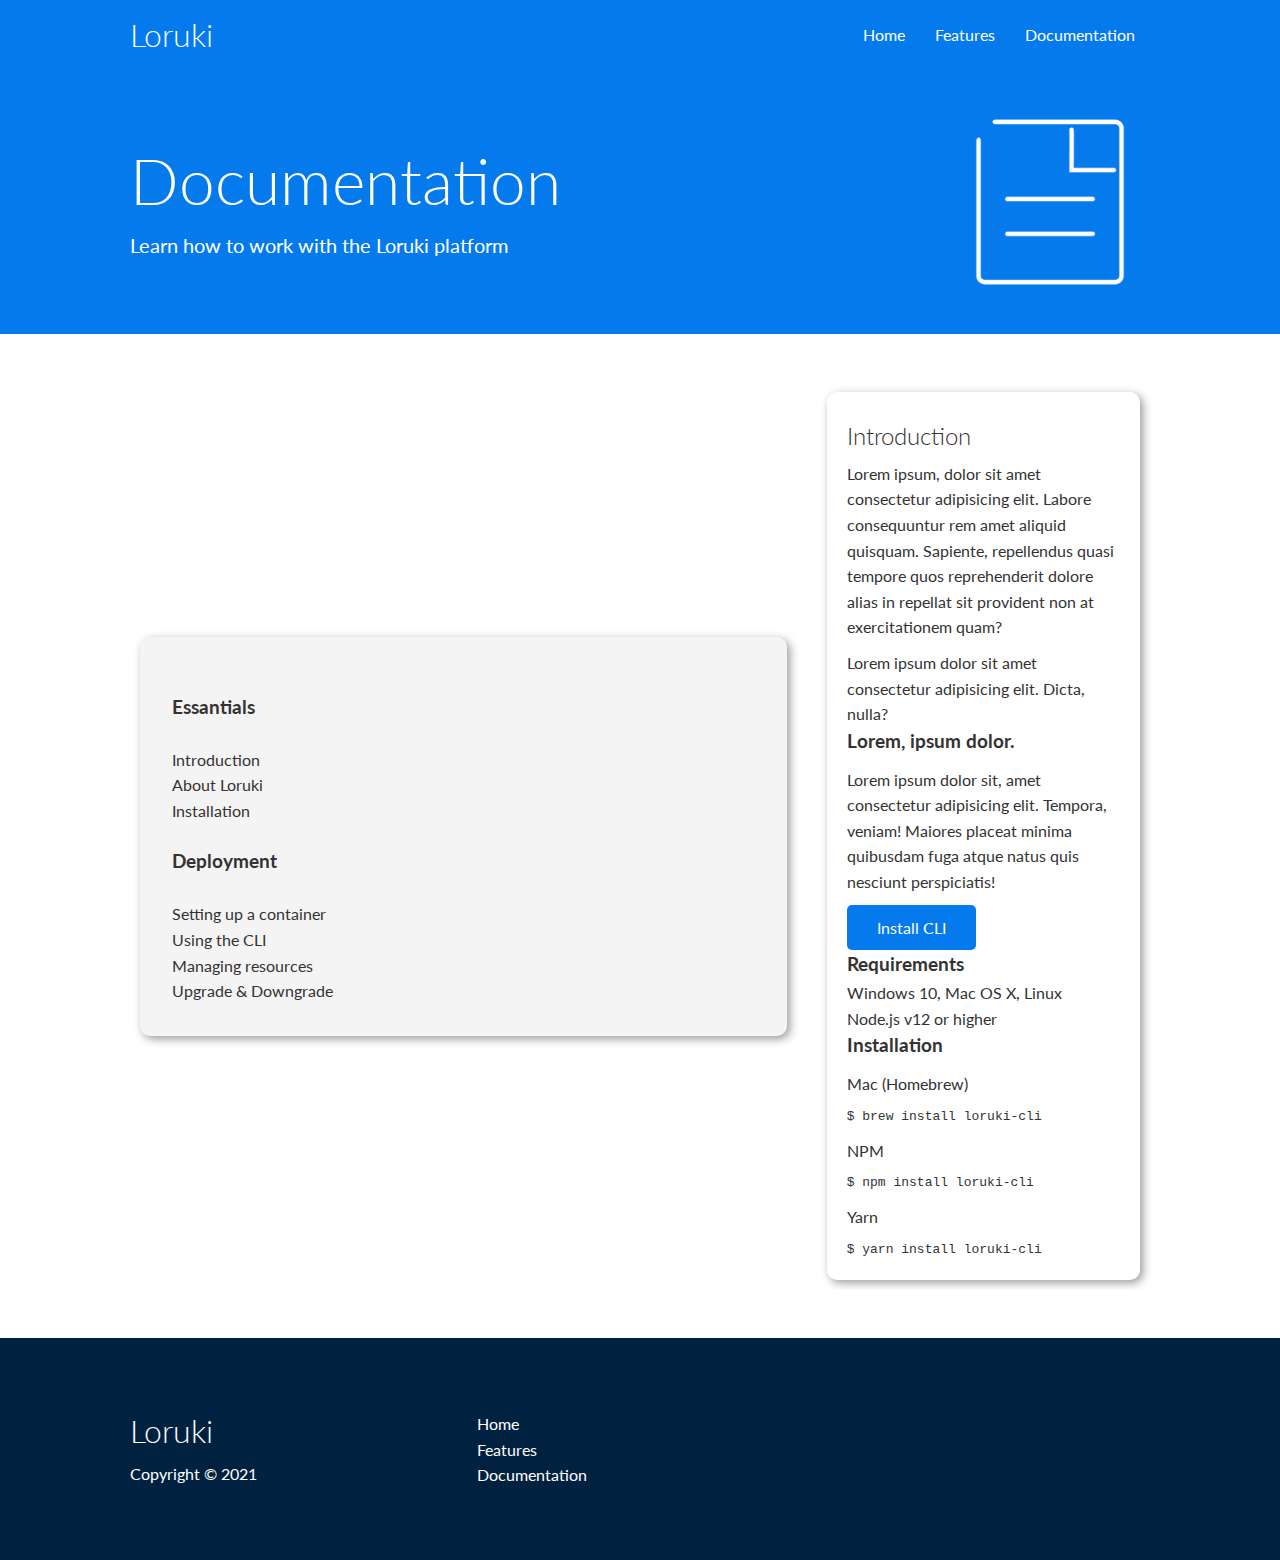
==== docs.html @ e436d601 "Docs html updated" ====
<!DOCTYPE html>
<html lang="en">
  <head>
    <meta charset="UTF-8" />
    <meta http-equiv="X-UA-Compatible" content="IE=edge" />
    <meta name="viewport" content="width=device-width, initial-scale=1.0" />
    <link
      rel="stylesheet"
      href="https://cdnjs.cloudflare.com/ajax/libs/font-awesome/5.15.2/css/all.min.css"
      integrity="sha512-HK5fgLBL+xu6dm/Ii3z4xhlSUyZgTT9tuc/hSrtw6uzJOvgRr2a9jyxxT1ely+B+xFAmJKVSTbpM/CuL7qxO8w=="
      crossorigin="anonymous"
    />
    <link rel="stylesheet" href="css/style.css" />
    <link rel="stylesheet" href="css/utilities.css" />
    <link rel="shortcut icon" type="image/x-icon" href="favicon.ico?" />
    <title>Loruki | Cloud Hosting For Everyone</title>
  </head>
  <body>
    <!-- Navbar -->
    <div class="navbar">
      <div class="container flex">
        <h1 class="logo">Loruki</h1>
        <nav>
          <ul>
            <li><a href="index.html">Home</a></li>
            <li><a href="features.html">Features</a></li>
            <li><a href="docs.html">Documentation</a></li>
          </ul>
        </nav>
      </div>
    </div>

    <!-- Head -->
    <section class="docs-head background-primary paddingY-3">
      <div class="container grid">
        <div>
          <h1 class="extralarge-font">Documentation</h1>
          <p class="lead-font">Learn how to work with the Loruki platform</p>
        </div>
        <img src="/images/docs.png" alt="" />
      </div>
    </section>

    <!-- Docs Main -->
    <section class="docs-main marginY-4">
      <div class="container grid">
        <div class="card background-light padding-3">
          <h3 class="marginY-2">Essantials</h3>
          <nav>
            <ul>
              <li><a href="#">Introduction</a></li>
              <li><a href="#">About Loruki</a></li>
              <li><a href="#">Installation</a></li>
            </ul>
          </nav>

          <h3 class="marginY-2">Deployment</h3>
          <nav>
            <ul>
              <li><a href="#">Setting up a container</a></li>
              <li><a href="#">Using the CLI</a></li>
              <li><a href="#">Managing resources</a></li>
              <li><a href="#">Upgrade & Downgrade</a></li>
            </ul>
          </nav>
        </div>
        <div class="card">
          <h2>Introduction</h2>
          <p>
            Lorem ipsum, dolor sit amet consectetur adipisicing elit. Labore
            consequuntur rem amet aliquid quisquam. Sapiente, repellendus quasi
            tempore quos reprehenderit dolore alias in repellat sit provident
            non at exercitationem quam?
          </p>
          <div class="alert alert-success">
            <i class="fas fa-info"></i>Lorem ipsum dolor sit amet consectetur
            adipisicing elit. Dicta, nulla?
          </div>

          <h3>Lorem, ipsum dolor.</h3>
          <p>
            Lorem ipsum dolor sit, amet consectetur adipisicing elit. Tempora,
            veniam! Maiores placeat minima quibusdam fuga atque natus quis
            nesciunt perspiciatis!
          </p>
          <a href="#" class="button button-primary">Install CLI</a>

          <h3>Requirements</h3>
          <ul>
            <li>Windows 10, Mac OS X, Linux</li>
            <li>Node.js v12 or higher</li>
          </ul>

          <h3>Installation</h3>
          <p>Mac (Homebrew)</p>
          <pre><code>$ brew install loruki-cli</code></pre>
          <p>NPM</p>
          <pre><code>$ npm install loruki-cli</code></pre>
          <p>Yarn</p>
          <pre><code>$ yarn install loruki-cli</code></pre>
        </div>
      </div>
    </section>

    <!-- Footer -->
    <footer class="footer background-dark paddingY-5">
      <div class="container grid grid-3">
        <div>
          <h1>Loruki</h1>
          <p>Copyright &copy; 2021</p>
        </div>
        <nav>
          <ul>
            <li><a href="index.html">Home</a></li>
            <li><a href="features.html">Features</a></li>
            <li><a href="docs.html">Documentation</a></li>
          </ul>
        </nav>
        <div class="social">
          <a href="#"><i class="fab fa-github fa-2x"></i></a>
          <a href="#"><i class="fab fa-facebook fa-2x"></i></a>
          <a href="#"><i class="fab fa-instagram fa-2x"></i></a>
          <a href="#"><i class="fab fa-twitter fa-2x"></i></a>
        </div>
      </div>
    </footer>
  </body>
</html>
---- css/style.css ----
@import url("https://fonts.googleapis.com/css2?family=Lato:wght@300&display=swap");

:root {
  --primary-color: #047aed;
  --secondary-color: #1c3fa8;
  --dark-color: #002240;
  --light-color: #f4f4f4;
}
* {
  box-sizing: border-box;
  padding: 0;
  margin: 0;
}

body {
  font-family: "Lato", sans-serif;
  color: #333;
  line-height: 1.6;
}

ul {
  list-style-type: none;
}

a {
  text-decoration: none;
  color: #333;
}

h1,
h2 {
  font-weight: 300;
  line-height: 1.2;
  margin: 10px 0;
}

p {
  margin: 10px 0;
}

img {
  width: 100%;
}

/* Navbar Styles */

.navbar {
  background-color: var(--primary-color);
  color: #fff;
  height: 70px;
}

.navbar ul {
  display: flex;
}

.navbar a {
  color: #fff;
  padding: 0;
  margin: 0 15px;
}

.navbar a:hover,
.navbar a:focus {
  /* text-decoration: none; */
  outline: none;
  border-bottom: 2px solid #fff;
}

.navbar .flex {
  justify-content: space-between;
}

/* Showcase */

.showcase {
  height: 400px;
  background-color: var(--primary-color);
  color: #fff;
  position: relative;
}

.showcase h1 {
  font-size: 40px;
}

.showcase p {
  margin: 20px 0;
}

.showcase .grid {
  grid-template-columns: 55% 45%;
  gap: 30px;
  overflow: visible;
}

.showcase-form {
  position: relative;
  top: 60px;
  height: 350px;
  width: 400px;
  padding: 40px;
  z-index: 100;
}

.showcase-form .form-control {
  margin: 30px 0;
}

.showcase-form input[type="text"],
.showcase-form input[type="email"] {
  border: 0;
  border-bottom: 1px solid #b4becb;
  width: 100%;
  padding: 3px;
  font-size: 1.1rem;
}

.showcase-form input:focus {
  outline: none;
}

.showcase::before,
.showcase::after {
  content: "";
  position: absolute;
  height: 100px;
  bottom: -70px;
  right: 0;
  left: 0;
  background: white;
  transform: skewY(-3deg);
  -webkit-transform: skewY(-3deg);
  -moz-transform: skewY(-3deg);
  -ms-transform: skewY(-3deg);
}

/* Stats */
.stats {
  padding-top: 100px;
}

.stats-heading {
  margin: auto;
  /* width: auto; */
  max-width: 450px;
}

.stats .grid h3 {
  font-size: 35px;
}

.stats .grid p {
  font-size: 20px;
  font-weight: bold;
}

/* Cli */
.cli .grid {
  grid-template-columns: repeat(3, 1fr);
  grid-template-rows: repeat(2, 1fr);
}

.cli .grid > *:first-child {
  grid-column: 1 / span 2;
  grid-row: 1 / span 2;
}

/* Cloud */

.cloud .grid {
  grid-template-columns: 4fr 3fr;
}

/* Languages */

.languages .flex {
  flex-wrap: wrap;
}

.languages .card {
  text-align: center;
  margin: 18px 10px 40px;
  transition: transform 0.2s ease-in;
}

.languages .card h4 {
  font-size: 20px;
  margin-bottom: 10px;
}

.languages .card:hover,
.languages .card:focus {
  transform: translateY(-15px);
}

/* Features */
.features-head img,
.docs-head img {
  width: 200px;
  justify-self: flex-end;
}

.features-sub-head img {
  width: 300px;
  justify-self: flex-end;
}

.features-main .card > i {
  margin-right: 20px;
}

.features-main .grid {
  padding: 30px;
}

.features-main .grid > *:first-child {
  grid-column: 1 / span 3;
}
.features-main .grid > *:nth-child(2) {
  grid-column: 1 / span 2;
}

/* Footer */

.footer .social a {
  margin: 0 10px;
}

/* Tablets and under */

@media (max-width: 768px) {
  .grid,
  .showcase .grid,
  .stats .grid,
  .cli .grid,
  .cloud .grid,
  .footer .grid {
    grid-template-columns: 1fr;
  }

  .showcase {
    height: auto;
  }

  .showcase-text {
    text-align: center;
    margin-top: 40px;
  }

  .showcase-form {
    justify-self: center;
    margin: auto;
  }

  .cli .grid > *:first-child {
    grid-column: 1;
    grid-row: 1;
  }

  .footer .grid {
    text-align: center;
  }
}

/* Mobile */

@media (max-width: 500px) {
  .navbar {
    height: 110px;
  }

  .navbar .flex {
    flex-direction: column;
  }

  .navbar ul {
    padding: 10px;
    background-color: rgba(0, 0, 0, 0.1);
  }
}
---- css/utilities.css ----
/*  Utilities */

.container {
  max-width: 1100px;
  margin: 0 auto;
  overflow: auto;
  padding: 0 40px;
}

.card {
  background-color: #fff;
  color: #333;
  border-radius: 10px;
  box-shadow: 3px 3px 10px rgba(0, 0, 0, 0.4);
  padding: 20px;
  margin: 10px;
}

.button {
  display: inline-block;
  padding: 10px 30px;
  cursor: pointer;
  background: var(--primary-color);
  color: #fff;
  border: none;
  border-radius: 5px;
}

.button-outline {
  background-color: transparent;
  border: 1px white solid;
}

.button:hover,
.button:focus {
  outline: none;
  /* border: 2px dotted white; */
  transform: scale(0.98);
}

/* Backgrounds & Colored Buttons */

.background-primary,
.button-primary {
  background-color: var(--primary-color);
  color: #fff;
}

.background-secondary,
.button-secondary {
  background-color: var(--secondary-color);
  color: #fff;
}

.background-dark,
.button-dark {
  background-color: var(--dark-color);
  color: #fff;
}

.background-light,
.button-light {
  background-color: var(--light-color);
  color: #333;
}

.background-primary a,
.button-primary a,
.background-secondary a,
.button-secondary a,
.background-dark a,
.button-dark a {
  color: #fff;
}

/* Text Sizes */

.lead-font {
  font-size: 20px;
}

.small-font {
  font-size: 1rem;
}

.medium-font {
  font-size: 2rem;
}

.large-font {
  font-size: 3rem;
}

.extralarge-font {
  font-size: 4rem;
}

.text-center {
  text-align: center;
}

.flex {
  display: flex;
  justify-content: center;
  align-items: center;
  height: 100%;
}

.grid {
  display: grid;
  grid-template-columns: 2fr 1fr;
  gap: 20px;
  justify-content: center;
  align-items: center;
  height: 100%;
}

.grid-3 {
  grid-template-columns: repeat(3, 1fr);
}

/* margins */

.marginY-1 {
  margin: 1rem 0;
}

.marginY-2 {
  margin: 1.5rem 0;
}

.marginY-3 {
  margin: 2rem 0;
}

.marginY-4 {
  margin: 3rem 0;
}

.marginY-5 {
  margin: 4rem 0;
}

.margin-1 {
  margin: 1rem;
}

.margin-2 {
  margin: 1.5rem;
}

.margin-3 {
  margin: 2rem;
}

.margin-4 {
  margin: 3rem;
}

.margin-5 {
  margin: 4rem;
}

/* paddings */

.paddingY-1 {
  padding: 1rem 0;
}

.paddingY-2 {
  padding: 1.5rem 0;
}

.paddingY-3 {
  padding: 2rem 0;
}

.paddingY-4 {
  padding: 3rem 0;
}

.paddingY-5 {
  padding: 4rem 0;
}

.padding-1 {
  padding: 1rem;
}

.padding-2 {
  padding: 1.5rem;
}

.padding-3 {
  padding: 2rem;
}

.padding-4 {
  padding: 3rem;
}

.padding-5 {
  padding: 4rem;
}
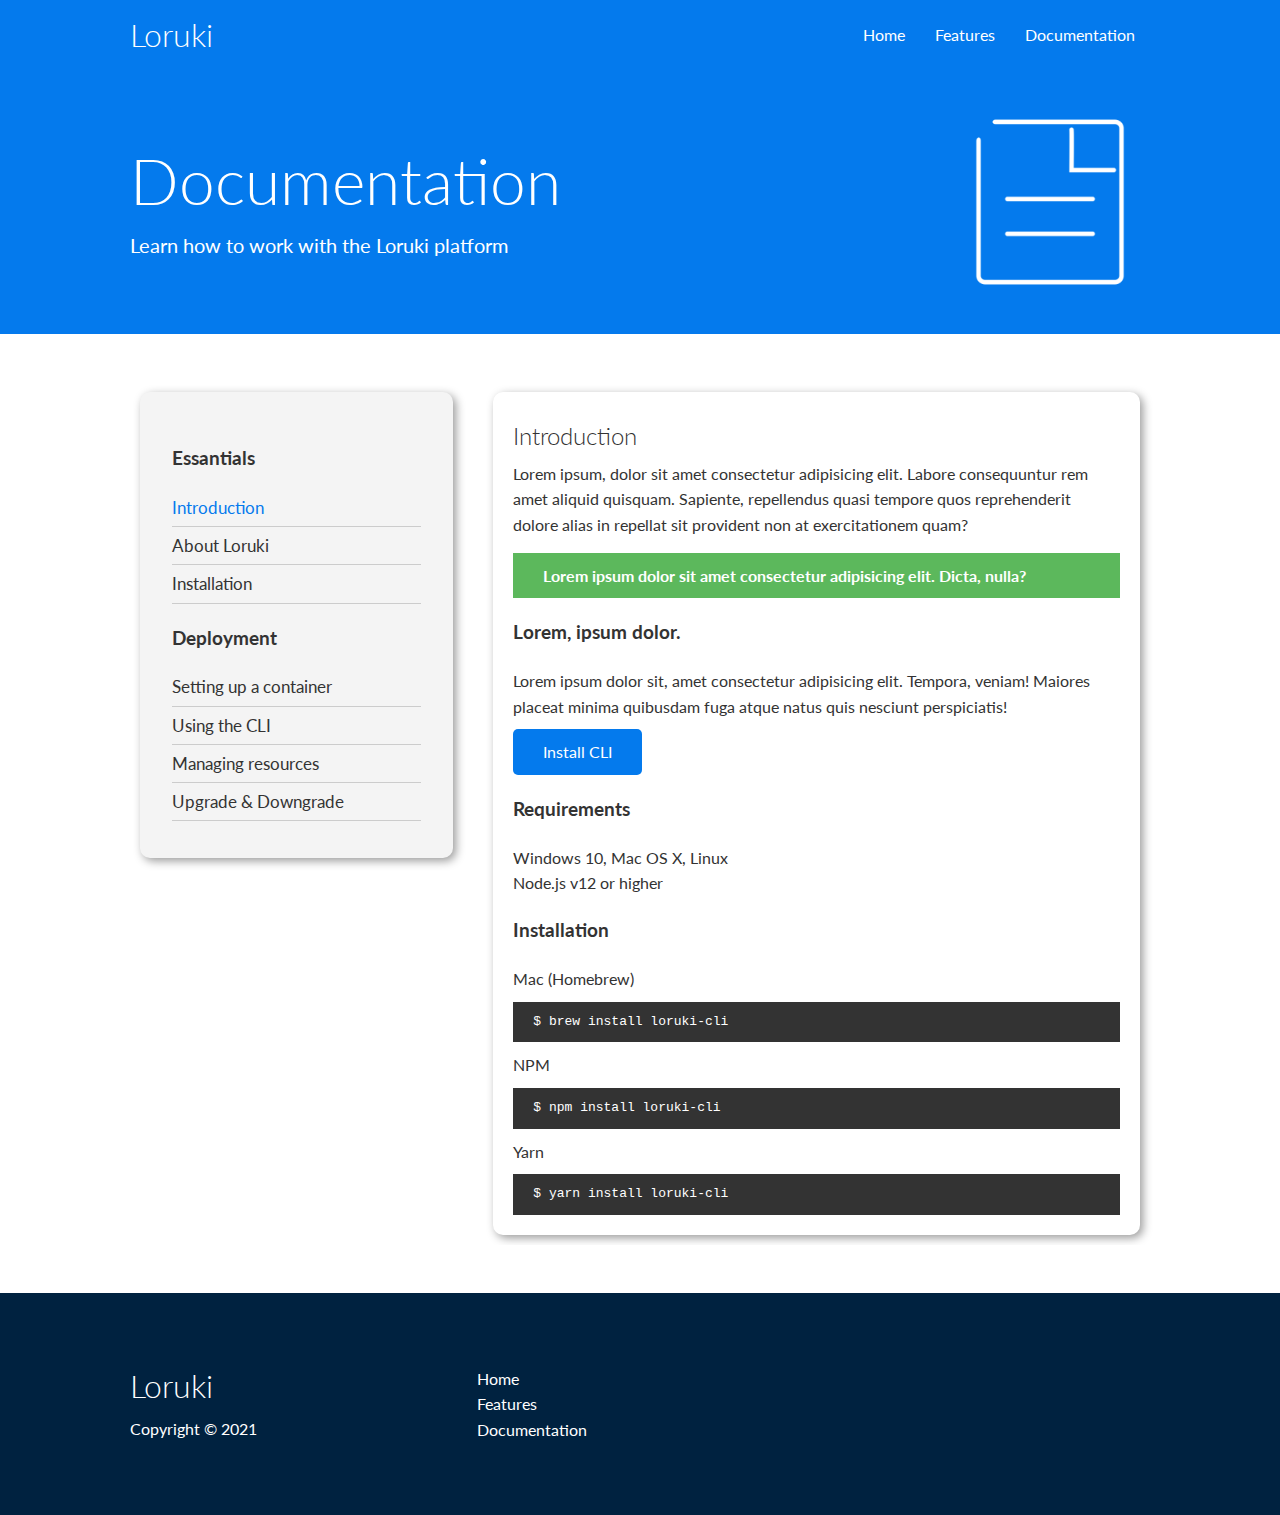
==== commit eea64caf: "dosc.html finished" ====
--- a/docs.html
+++ b/docs.html
@@ -48,7 +48,7 @@
           <h3 class="marginY-2">Essantials</h3>
           <nav>
             <ul>
-              <li><a href="#">Introduction</a></li>
+              <li><a class="text-primary" href="#">Introduction</a></li>
               <li><a href="#">About Loruki</a></li>
               <li><a href="#">Installation</a></li>
             </ul>
--- a/css/style.css
+++ b/css/style.css
@@ -5,6 +5,8 @@
   --secondary-color: #1c3fa8;
   --dark-color: #002240;
   --light-color: #f4f4f4;
+  --success-color: #5cb85c;
+  --error-color: #d9534f;
 }
 * {
   box-sizing: border-box;
@@ -40,6 +42,13 @@
 
 img {
   width: 100%;
+}
+
+code,
+pre {
+  background-color: #333;
+  color: #fff;
+  padding: 10px;
 }
 
 /* Navbar Styles */
@@ -221,6 +230,29 @@
   grid-column: 1 / span 2;
 }
 
+/* Docs */
+
+.docs-main h3 {
+  margin: 20px 0;
+}
+
+.docs-main .grid {
+  grid-template-columns: 1fr 2fr;
+  align-items: flex-start;
+}
+
+.docs-main nav li {
+  font-size: 17px;
+  padding-bottom: 5px;
+  margin-bottom: 5px;
+  border-bottom: 1px solid #ccc;
+}
+
+.docs-main a:hover,
+.docs-main a:focus {
+  font-weight: bold;
+}
+
 /* Footer */
 
 .footer .social a {
--- a/css/utilities.css
+++ b/css/utilities.css
@@ -73,6 +73,24 @@
   color: #fff;
 }
 
+/* Text Colors */
+
+.text-primary {
+  color: var(--primary-color);
+}
+
+.text-secondary {
+  color: var(--secondary-color);
+}
+
+.text-dark {
+  color: var(--dark-color);
+}
+
+.text-light {
+  color: var(--light-color);
+}
+
 /* Text Sizes */
 
 .lead-font {
@@ -97,6 +115,28 @@
 
 .text-center {
   text-align: center;
+}
+
+/* Alert */
+.alert {
+  background-color: var(--light-color);
+  padding: 10px 20px;
+  font-weight: bold;
+  margin: 15px 0;
+}
+
+.alert i {
+  margin-right: 10px;
+}
+
+.alert-success {
+  background-color: var(--success-color);
+  color: #fff;
+}
+
+.alert-error {
+  background-color: var(--error-color);
+  color: #fff;
 }
 
 .flex {
